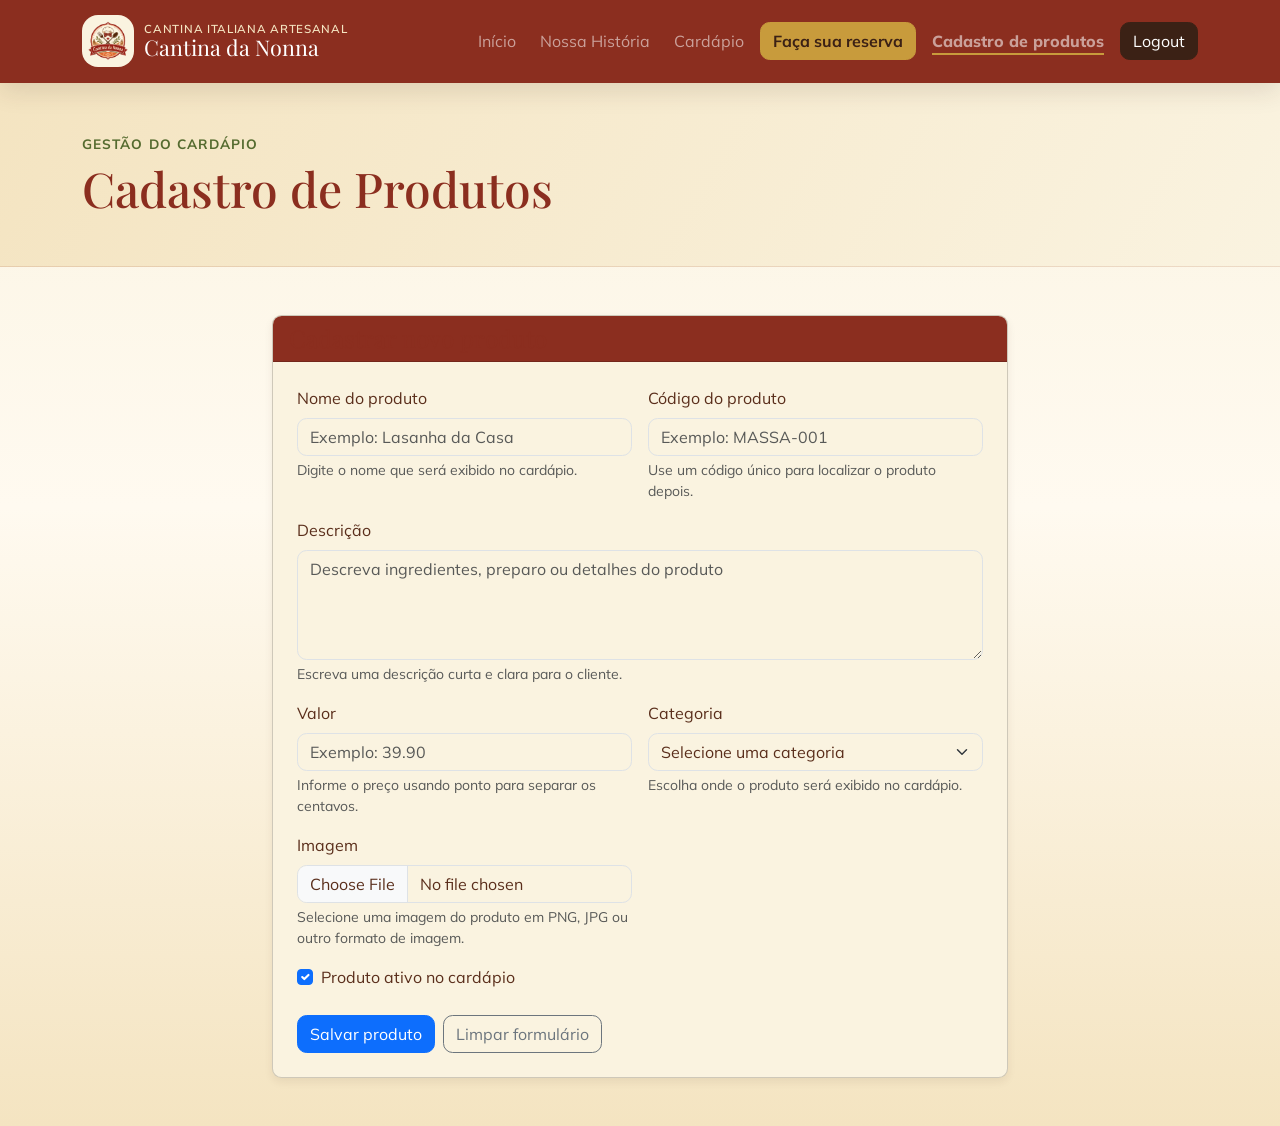
==== nona-front/public/pages/cadastro-produtos.html @ 88b3435b "Organiza projeto full stack Cantina da Nonna" ====
<!DOCTYPE html>
<html lang="pt-BR">
  <!-- A tag <head> reúne informações da página que não aparecem diretamente no conteúdo (título da aba, ícones, arquivos de estilo). -->
  <head>
    <!-- <meta charset> define a codificação de caracteres, permitindo acentos e caracteres especiais do português. -->
    <meta charset="UTF-8">

    <!-- <meta name="viewport"> faz a página se adaptar corretamente a celulares, tablets e computadores. -->
    <meta name="viewport" content="width=device-width, initial-scale=1">

    <!-- Ícone exibido na aba do navegador. -->
    <link rel="icon" type="image/png" href="../favicon/favicon.png">

    <!-- Bootstrap CSS: biblioteca externa com o grid, os componentes prontos
         (navbar, cards, botões, formulários) e os utilitários responsivos
         que agora sustentam todo o layout do site. -->
    <link href="https://cdn.jsdelivr.net/npm/bootstrap@5.3.8/dist/css/bootstrap.min.css" rel="stylesheet" integrity="sha384-sRIl4kxILFvY47J16cr9ZwB07vP4J8+LH7qKQnuqkuIAvNWLzeN8tE5YBujZqJLB" crossorigin="anonymous">

    <!-- Fontes do Google Fonts: uma serifada para títulos (Playfair Display)
         e uma sem serifa para textos (Mulish), substituindo a fonte antiga. -->
    <link rel="preconnect" href="https://fonts.googleapis.com">
    <link rel="preconnect" href="https://fonts.gstatic.com" crossorigin>
    <link href="https://fonts.googleapis.com/css2?family=Playfair+Display:wght@600;700;800&family=Mulish:wght@400;600;700&display=swap" rel="stylesheet">

    <!-- Variables CSS: cofre com as cores e fontes da marca, e também onde
         essas cores são ensinadas ao Bootstrap (variáveis --bs-...). -->
    <link rel="stylesheet" href="../css/variables.css">
    <!-- Theme CSS: apenas os toques exclusivos da identidade da Cantina que
         o Bootstrap não tem pronto (navbar de marca, cards de produto,
         mapa do rodapé, etc). -->
    <link rel="stylesheet" href="../css/theme.css">

    <!-- <title> define o texto exibido na aba do navegador. -->
    <title>Cadastro de Produtos - Cantina da Nonna</title>
  </head>

  <body>
    <!--
      CABEÇALHO E MENU (NAVBAR) DO SITE
      Este bloco se repete em todas as páginas. Usa o componente "navbar"
      pronto do Bootstrap: ele já resolve sozinho o menu recolhido (hambúrguer)
      no celular através do atributo data-bs-toggle="collapse" no botão abaixo.
      No futuro, quando o back-end existir, este trecho pode virar um
      "component"/"partial" reaproveitável (ex.: um include de template),
      em vez de ficar copiado manualmente em cada página HTML.
    -->
    <header>
      <nav class="navbar navbar-expand-lg navbar-dark sticky-top shadow" data-bs-theme="dark">
        <!-- .container centraliza o conteúdo da navbar e aplica a mesma
             largura máxima usada no restante do site. -->
        <div class="container">
          <!-- navbar-brand: link especial do Bootstrap para a marca do site (logotipo + nome). -->
          <a class="navbar-brand d-flex align-items-center" href="../index.html">
            <img class="marca-logo" src="../images/logo/cantina-da-nonna-logo.png" alt="Logotipo da Cantina da Nonna">
            <span class="marca-texto">
              <span class="marca-detalhe d-block">Cantina italiana artesanal</span>
              Cantina da Nonna
            </span>
          </a>

          <!-- Botão do menu hambúrguer: o próprio Bootstrap mostra e esconde o
               menu abaixo dele quando a tela é pequena (não precisamos mais de
               JavaScript próprio para isso). -->
          <button class="navbar-toggler" type="button" data-bs-toggle="collapse" data-bs-target="#menuPrincipal" aria-controls="menuPrincipal" aria-expanded="false" aria-label="Alternar navegação">
            <span class="navbar-toggler-icon"></span>
          </button>

          <!-- Área do menu que recolhe no celular e aparece inteira no computador. -->
          <div class="collapse navbar-collapse" id="menuPrincipal">
            <ul class="navbar-nav ms-lg-auto align-items-lg-center gap-lg-2 py-2 py-lg-0">
          <li class="nav-item">
            <a class="nav-link" href="../index.html">Início</a>
          </li>

          <li class="nav-item">
            <a class="nav-link" href="nossa-historia.html">Nossa História</a>
          </li>

          <li class="nav-item">
            <a class="nav-link" href="cardapio.html">Cardápio</a>
          </li>

          <li class="nav-item">
            <a class="btn btn-cta-reserva" href="reserva.html">Faça sua reserva</a>
          </li>

          <!-- Link da área administrativa: cadastro de produtos do cardápio. -->
          <li class="nav-item">
            <a class="nav-link" href="cadastro-produtos.html" aria-current="page">Cadastro de produtos</a>
          </li>

          <!-- Botão de logout: hoje não faz nada (href="#") porque ainda não existe
               back-end com login. Quando o back-end existir, este link deve chamar a
               rota de logout (ex: POST /api/logout) e redirecionar para a tela de login. -->
          <li class="nav-item">
            <a class="btn btn-cta-logout" href="#">Logout</a>
          </li>
            </ul>
          </div>
        </div>
      </nav>
    </header>

    <!-- <main> define o conteúdo principal da página administrativa. -->
    <main>
      <!-- HERO da área administrativa. -->
      <section class="pagina-hero py-5 mb-5">
        <div class="container text-center text-lg-start">
          <p class="texto-destaque-superior">Gestão do cardápio</p>
          <h1 class="mb-0">Cadastro de Produtos</h1>
        </div>
      </section>

      <div class="container pb-5">
        <section class="row justify-content-center">
          <div class="col-12 col-lg-8">
            <!-- Card Bootstrap que envolve todo o formulário de cadastro. -->
            <div class="card card-formulario shadow-sm">
              <div class="card-header">
                <h2 class="h4 mb-0">Cadastrar novo produto</h2>
              </div>

              <div class="card-body p-4">
                <!--
                  ATENÇÃO - PONTO DE EXPANSÃO FUTURA (back-end + banco de dados)
                  Hoje este formulário não salva nada de verdade: o
                  action="#" é só um espaço reservado. Quando o back-end
                  existir, o plano é:
                    1) Trocar para action="/api/produtos" method="post";
                    2) O back-end recebe estes mesmos campos (nome-produto,
                       codigo-produto, descricao-produto, valor-produto,
                       imagem-produto, categoria-produto, produto-ativo);
                    3) Ele valida os dados e grava um novo registro na
                       tabela "produtos" do banco de dados;
                    4) A imagem enviada pode ser guardada em um serviço de
                       arquivos (ex.: pasta do servidor ou serviço de nuvem)
                       e o caminho dela salvo junto no banco.
                  Por isso os "name" de cada campo já seguem um padrão
                  claro: são eles que o back-end vai receber prontos.
                -->
                <form action="#" method="post" enctype="multipart/form-data">
                  <!-- Row Bootstrap: organiza os campos em colunas responsivas. -->
                  <div class="row g-3">
                    <!-- Campo nome do produto. -->
                    <div class="col-12 col-md-6">
                      <label for="nome-produto" class="form-label">Nome do produto</label>
                      <input type="text" class="form-control" id="nome-produto" name="nome-produto" placeholder="Exemplo: Lasanha da Casa" aria-describedby="nomeProdutoAjuda" required>
                      <div id="nomeProdutoAjuda" class="form-text">Digite o nome que será exibido no cardápio.</div>
                    </div>

                    <!-- Campo código do produto, para identificação interna (ex.: no futuro, chave única no banco de dados). -->
                    <div class="col-12 col-md-6">
                      <label for="codigo-produto" class="form-label">Código do produto</label>
                      <input type="text" class="form-control" id="codigo-produto" name="codigo-produto" placeholder="Exemplo: MASSA-001" aria-describedby="codigoProdutoAjuda" required>
                      <div id="codigoProdutoAjuda" class="form-text">Use um código único para localizar o produto depois.</div>
                    </div>

                    <!-- Campo descrição usando textarea do Bootstrap. -->
                    <div class="col-12">
                      <label for="descricao-produto" class="form-label">Descrição</label>
                      <textarea class="form-control" id="descricao-produto" name="descricao-produto" rows="4" placeholder="Descreva ingredientes, preparo ou detalhes do produto" aria-describedby="descricaoProdutoAjuda" required></textarea>
                      <div id="descricaoProdutoAjuda" class="form-text">Escreva uma descrição curta e clara para o cliente.</div>
                    </div>

                    <!-- Campo valor com tipo number para aceitar valores numéricos. -->
                    <div class="col-12 col-md-6">
                      <label for="valor-produto" class="form-label">Valor</label>
                      <input type="number" class="form-control" id="valor-produto" name="valor-produto" min="0" step="0.01" placeholder="Exemplo: 39.90" aria-describedby="valorProdutoAjuda" required>
                      <div id="valorProdutoAjuda" class="form-text">Informe o preço usando ponto para separar os centavos.</div>
                    </div>

                    <!-- Campo categoria usando o componente select do Bootstrap. -->
                    <div class="col-12 col-md-6">
                      <label for="categoria-produto" class="form-label">Categoria</label>
                      <select class="form-select" id="categoria-produto" name="categoria-produto" aria-label="Selecione a categoria do produto" aria-describedby="categoriaProdutoAjuda" required>
                        <option selected disabled value="">Selecione uma categoria</option>
                        <option value="entradas">Entradas</option>
                        <option value="massas">Massas</option>
                        <option value="pizzas">Pizzas</option>
                        <option value="sobremesas">Sobremesas</option>
                        <option value="bebidas">Bebidas</option>
                      </select>
                      <div id="categoriaProdutoAjuda" class="form-text">Escolha onde o produto será exibido no cardápio.</div>
                    </div>

                    <!-- Campo imagem com input file do Bootstrap. -->
                    <div class="col-12 col-md-6">
                      <label for="imagem-produto" class="form-label">Imagem</label>
                      <input type="file" class="form-control" id="imagem-produto" name="imagem-produto" accept="image/*" aria-describedby="imagemProdutoAjuda">
                      <div id="imagemProdutoAjuda" class="form-text">Selecione uma imagem do produto em PNG, JPG ou outro formato de imagem.</div>
                    </div>

                    <!-- Checkbox para indicar se o produto aparece ativo no cardápio. -->
                    <div class="col-12">
                      <div class="form-check">
                        <input class="form-check-input" type="checkbox" id="produto-ativo" name="produto-ativo" checked>
                        <label class="form-check-label" for="produto-ativo">Produto ativo no cardápio</label>
                      </div>
                    </div>
                  </div>

                  <!-- Área de ações do formulário com botões Bootstrap. -->
                  <div class="d-flex flex-wrap gap-2 mt-4">
                    <button type="submit" class="btn btn-primary">Salvar produto</button>
                    <button type="reset" class="btn btn-outline-secondary">Limpar formulário</button>
                  </div>
                </form>
              </div>
            </div>
          </div>
        </section>
      </div>
    </main>

    <!-- Página administrativa: por enquanto não tem rodapé com mapa, pois será
         integrada a um painel (dashboard) próprio quando o back-end existir. -->
    <!-- Bootstrap JS Bundle: liga o funcionamento da navbar (menu recolhido). -->
    <script src="https://cdn.jsdelivr.net/npm/bootstrap@5.3.8/dist/js/bootstrap.bundle.min.js" integrity="sha384-FKyoEForCGlyvwx9Hj09JcYn3nv7wiPVlz7YYwJrWVcXK/BmnVDxM+D2scQbITxI" crossorigin="anonymous"></script>

    <!-- Arquivo JavaScript local com pequenos ajustes do menu e o ponto de
         partida para futuras integrações com o back-end. -->
    <script src="../js/site.js"></script>
  </body>
</html>
---- nona-front/public/css/variables.css ----
/*
  VARIABLES.CSS
  ---------------------------------------------------------------------------
  Este arquivo é o "cofre de cores e fontes" do site. Em vez de escrever a
  mesma cor várias vezes em vários arquivos, guardamos ela aqui, com um nome,
  e usamos esse nome (uma "variável CSS") em qualquer lugar do site.
  Vantagem: se um dia quiser trocar o vinho por outro tom, muda em um único
  lugar e o site inteiro se atualiza sozinho.

  A partir desta etapa, o site usa o Bootstrap como base de tudo (grid,
  botões, formulários, navbar, cards). Por isso, além de guardar as CORES
  DA MARCA, este arquivo também "ensina" essas cores para o Bootstrap,
  sobrescrevendo as variáveis que ele já usa internamente
  (as que começam com --bs-). Assim, uma classe pronta do Bootstrap como
  "btn-primary" ou "text-primary" já nasce na cor vinho da Cantina, sem
  precisarmos escrever nenhum CSS extra para isso.
*/

:root {
  /* ----------------------------------------------------------------------
     1) PALETA DE CORES DA MARCA
     Nomes em português para ficar fácil de lembrar qual cor é qual.
     ---------------------------------------------------------------------- */
  --vinho: #8B2E1F;
  --terracota: #C65A1E;
  --laranja: #E8751A;
  --creme: #F4E4C1;
  --creme-claro: #FAF3E0;
  --marrom: #5A2E1B;
  --madeira: #3B2115;
  --dourado: #C89B3C;
  --verde-manjericao: #556B2F;

  /* Apelidos "profissionais": deixam o significado de cada cor mais claro
     (qual é a cor principal, qual é a de destaque, etc.), sem duplicar o
     valor da cor em si. */
  --color-primary: var(--vinho);
  --color-secondary: var(--dourado);
  --color-accent: var(--terracota);
  --color-accent-hover: var(--laranja);
  --color-text: var(--marrom);
  --color-dark: var(--madeira);
  --color-light: #FFFFFF;
  --color-background: var(--creme-claro);

  /* ----------------------------------------------------------------------
     2) TIPOGRAFIA
     Trocamos a fonte antiga (Verdana) por uma dupla mais atual:
     - uma fonte "serifada" com personalidade para títulos (dá ares de
       cantina italiana tradicional);
     - uma fonte "sem serifa" limpa para textos corridos (fácil de ler em
       qualquer tamanho de tela).
     As duas são carregadas via Google Fonts no <head> de cada página.
     ---------------------------------------------------------------------- */
  --fonte-titulos: "Playfair Display", Georgia, "Times New Roman", serif;
  --fonte-padrao: "Mulish", "Segoe UI", Roboto, Arial, sans-serif;
  --fonte-cabecalho: var(--fonte-titulos);
  --fonte-menu: var(--fonte-padrao);
  --fonte-tabela: var(--fonte-padrao);
  --fonte-rodape: var(--fonte-padrao);
  --font-primary: var(--fonte-padrao);

  /* ----------------------------------------------------------------------
     3) MEDIDAS REUTILIZADAS
     ---------------------------------------------------------------------- */
  --tamanho-logo: 52px;
  --tamanho-imagem-produto: 82px;
  --altura-mapa-rodape: 260px;

  /* ----------------------------------------------------------------------
     4) "ENSINANDO" AS CORES DA MARCA PARA O BOOTSTRAP
     O Bootstrap usa variáveis próprias (prefixo --bs-) para pintar botões,
     links, bordas, fundos, etc. Sobrescrevendo elas aqui, qualquer classe
     pronta do Bootstrap (ex: .btn-primary, .text-secondary, .bg-dark)
     já sai com a identidade visual da Cantina da Nonna.
     ---------------------------------------------------------------------- */
  --bs-primary: var(--color-primary);
  --bs-primary-rgb: 139, 46, 31;
  --bs-secondary: var(--color-secondary);
  --bs-secondary-rgb: 200, 155, 60;
  --bs-success: var(--verde-manjericao);
  --bs-danger: #A32A2A;
  --bs-warning: var(--laranja);
  --bs-dark: var(--color-dark);
  --bs-dark-rgb: 59, 33, 21;
  --bs-light: var(--creme-claro);

  --bs-body-bg: var(--color-background);
  --bs-body-color: var(--color-text);
  --bs-body-font-family: var(--fonte-padrao);
  --bs-heading-color: var(--color-primary);
  --bs-link-color: var(--color-accent);
  --bs-link-hover-color: var(--color-accent-hover);
  --bs-emphasis-color: var(--color-primary);

  /* Deixa os cantos do site mais arredondados (visual "moderno"), incluindo
     cards, botões, inputs, badges e modais do Bootstrap. */
  --bs-border-radius: 0.6rem;
  --bs-border-radius-sm: 0.4rem;
  --bs-border-radius-lg: 1rem;
  --bs-border-radius-xl: 1.4rem;
  --bs-border-radius-2xl: 2rem;
  --bs-border-radius-pill: 50rem;

  /* Sombras um pouco mais suaves e quentes, ao invés do preto puro padrão. */
  --bs-box-shadow: 0 0.5rem 1.5rem rgba(59, 33, 21, 0.12);
  --bs-box-shadow-sm: 0 0.25rem 0.5rem rgba(59, 33, 21, 0.08);
  --bs-box-shadow-lg: 0 1rem 3rem rgba(59, 33, 21, 0.18);

  /* Cor do "anel" de foco (contorno que aparece ao navegar pelo teclado),
     usando o dourado da marca em vez do azul padrão do Bootstrap. */
  --bs-focus-ring-color: rgba(200, 155, 60, 0.5);
}
---- nona-front/public/css/theme.css ----
/*
  THEME.CSS
  ---------------------------------------------------------------------------
  Este arquivo guarda SOMENTE o que o Bootstrap não resolve sozinho: os
  toques exclusivos da identidade visual da Cantina da Nonna (fundo com
  gradiente quente, navbar com o logotipo, cards de produto com efeito ao
  passar o mouse, o "balão" do preço, o mapa do rodapé, etc).

  Tudo que é estrutura (grid, colunas, espaçamento, alinhar itens lado a
  lado, esconder/mostrar em telas pequenas) já vem pronto do Bootstrap e é
  usado direto no HTML através de classes como "container", "row", "col-6",
  "d-flex", "gap-3", "py-4", etc. Por isso este arquivo é bem mais curto do
  que os antigos components.css + layout.css juntos.
*/

/* ---------------------------------------------------------------------
   BASE DA PÁGINA
   ------------------------------------------------------------------- */

/* Deixa a rolagem suave quando um link aponta para uma âncora (#) da
   própria página, por exemplo o clique no logotipo do rodapé. */
html {
  scroll-behavior: smooth;
}

/* Fundo com um gradiente sutil, do creme claro ao creme mais forte, para dar
   um ar mais aconchegante do que uma cor lisa. */
body {
  background-image: linear-gradient(180deg, var(--creme-claro) 0%, #fffaf0 45%, var(--creme) 100%);
  min-height: 100vh;
}

/* Títulos usam a fonte serifada da marca. O Bootstrap já define o peso e a
   cor (--bs-heading-color), então só precisamos trocar a fonte aqui. */
h1, h2, h3, h4, h5, h6 {
  font-family: var(--fonte-titulos);
}

/* Destaca palavras em negrito com o verde-manjericão da marca. */
strong {
  color: var(--verde-manjericao);
}

/* Destaca palavras em itálico com o vinho da marca. */
em {
  color: var(--color-primary);
  font-style: italic;
}

/* Pequeno texto em caixa alta usado como "olho" (eyebrow) acima de um
   título, por exemplo "Cantina italiana artesanal" antes de um H1. */
.texto-destaque-superior {
  display: inline-block;
  margin-bottom: 6px;
  color: var(--verde-manjericao);
  font-weight: 700;
  font-size: 0.85rem;
  letter-spacing: 0.08em;
  text-transform: uppercase;
}

/* ---------------------------------------------------------------------
   NAVBAR (MENU SUPERIOR)
   O HTML usa o componente "navbar" pronto do Bootstrap. Aqui só ajustamos
   a marca (logotipo + nome) e o botão de destaque "Faça sua reserva".
   ------------------------------------------------------------------- */

.navbar {
  background-color: var(--color-primary);
  padding-top: 0.65rem;
  padding-bottom: 0.65rem;
}

/* Junta o logotipo e o nome da cantina dentro do link de marca do Bootstrap. */
.navbar-brand {
  gap: 0.65rem;
}

.marca-logo {
  width: var(--tamanho-logo);
  height: var(--tamanho-logo);
  object-fit: contain;
  border-radius: var(--bs-border-radius-lg);
  background: var(--creme-claro);
  padding: 4px;
}

.marca-texto {
  font-family: var(--fonte-titulos);
  font-size: 1.35rem;
  line-height: 1.1;
}

.marca-detalhe {
  font-family: var(--fonte-padrao);
  font-size: 0.72rem;
  font-weight: 600;
  letter-spacing: 0.06em;
  text-transform: uppercase;
  color: var(--creme);
}

/* Marca com destaque em negrito o link da página em que o visitante está. */
.navbar-nav .nav-link[aria-current="page"] {
  font-weight: 800;
  text-decoration: underline;
  text-decoration-color: var(--color-secondary);
  text-decoration-thickness: 2px;
  text-underline-offset: 6px;
}

/* Botão de destaque "Faça sua reserva" dentro do menu, com o dourado da
   marca chamando atenção sobre o fundo vinho da navbar. */
.btn-cta-reserva {
  background-color: var(--color-secondary);
  border-color: var(--color-secondary);
  color: var(--color-dark);
  font-weight: 700;
  white-space: nowrap;
}

.btn-cta-reserva:hover,
.btn-cta-reserva:focus {
  background-color: var(--color-accent-hover);
  border-color: var(--color-accent-hover);
  color: white;
}

/* Botão de logout do painel administrativo (usado só na área de cadastro). */
.btn-cta-logout {
  background-color: var(--color-dark);
  border-color: var(--color-dark);
  color: white;
}

.btn-cta-logout:hover,
.btn-cta-logout:focus {
  background-color: var(--color-accent-hover);
  border-color: var(--color-accent-hover);
  color: white;
}

/* ---------------------------------------------------------------------
   HERO (FAIXA DE ABERTURA DE CADA PÁGINA)
   ------------------------------------------------------------------- */

.pagina-hero {
  background: linear-gradient(120deg, var(--creme) 0%, var(--creme-claro) 100%);
  border-bottom: 1px solid rgba(139, 46, 31, 0.12);
}

.pagina-hero h1 {
  font-size: clamp(2rem, 4vw, 3rem);
}

/* Hero especial da página inicial, mais alto e com o logotipo grande. */
.hero-inicio {
  background: radial-gradient(circle at top left, rgba(200, 155, 60, 0.18), transparent 55%), linear-gradient(120deg, var(--creme) 0%, var(--creme-claro) 100%);
  border-bottom: 1px solid rgba(139, 46, 31, 0.12);
}

.hero-inicio .logotipo-hero {
  width: 150px;
  height: 150px;
  object-fit: contain;
  border-radius: var(--bs-border-radius-2xl);
  background: var(--color-light);
  box-shadow: var(--bs-box-shadow);
  padding: 10px;
}

/* ---------------------------------------------------------------------
   CARDS DE PRODUTO (destaques da home + cardápio completo)
   ------------------------------------------------------------------- */

.card-produto {
  overflow: hidden;
  transition: transform 0.25s ease, box-shadow 0.25s ease;
}

.card-produto:hover,
.card-produto:focus-within {
  transform: translateY(-4px);
  box-shadow: var(--bs-box-shadow-lg);
}

.card-produto .produto-imagem-area {
  display: flex;
  align-items: center;
  justify-content: center;
  height: 190px;
  background: var(--creme-claro);
  border-bottom: 1px solid var(--creme);
}

.card-produto .produto-imagem-area img {
  max-height: 160px;
  object-fit: contain;
  padding: 12px;
}

/* "Balão" arredondado com o preço do produto. */
.badge-preco {
  background-color: var(--color-accent);
  color: white;
  font-size: 0.8rem;
  font-weight: 700;
  white-space: nowrap;
}

/* Badge com a quantidade de itens de cada categoria do cardápio. */
.badge-categoria {
  background-color: var(--color-secondary);
  color: var(--color-dark);
  font-size: 0.8rem;
}

/* ---------------------------------------------------------------------
   IMAGEM TEMÁTICA (usada na página Nossa História)
   ------------------------------------------------------------------- */

.imagem-tematica {
  border: 3px solid var(--color-secondary);
  border-radius: var(--bs-border-radius-lg);
  box-shadow: var(--bs-box-shadow);
}

/* ---------------------------------------------------------------------
   FORMULÁRIOS (reserva e cadastro de produtos)
   ------------------------------------------------------------------- */

/* Card que envolve qualquer formulário do site, com uma faixa colorida no
   topo para reforçar a identidade da marca. */
.card-formulario .card-header {
  background-color: var(--color-primary);
  color: white;
}

/* ---------------------------------------------------------------------
   RODAPÉ
   ------------------------------------------------------------------- */

footer {
  background-color: var(--color-dark);
  color: var(--creme-claro);
}

footer h2 {
  color: var(--color-secondary);
  font-size: 1.2rem;
}

footer a {
  color: var(--creme-claro);
}

footer a:hover,
footer a:focus {
  color: var(--color-secondary);
}

/* Caixa onde o Leaflet desenha o minimapa do rodapé. */
.mapa-rodape {
  width: 100%;
  min-height: var(--altura-mapa-rodape);
  border: 3px solid var(--color-secondary);
  border-radius: var(--bs-border-radius-lg);
  background: var(--creme);
  overflow: hidden;
  cursor: pointer;
}

/* Links exibidos dentro do balão (popup) do marcador do Leaflet. */
.link-popup-mapa {
  color: var(--color-primary);
  font-weight: bold;
}
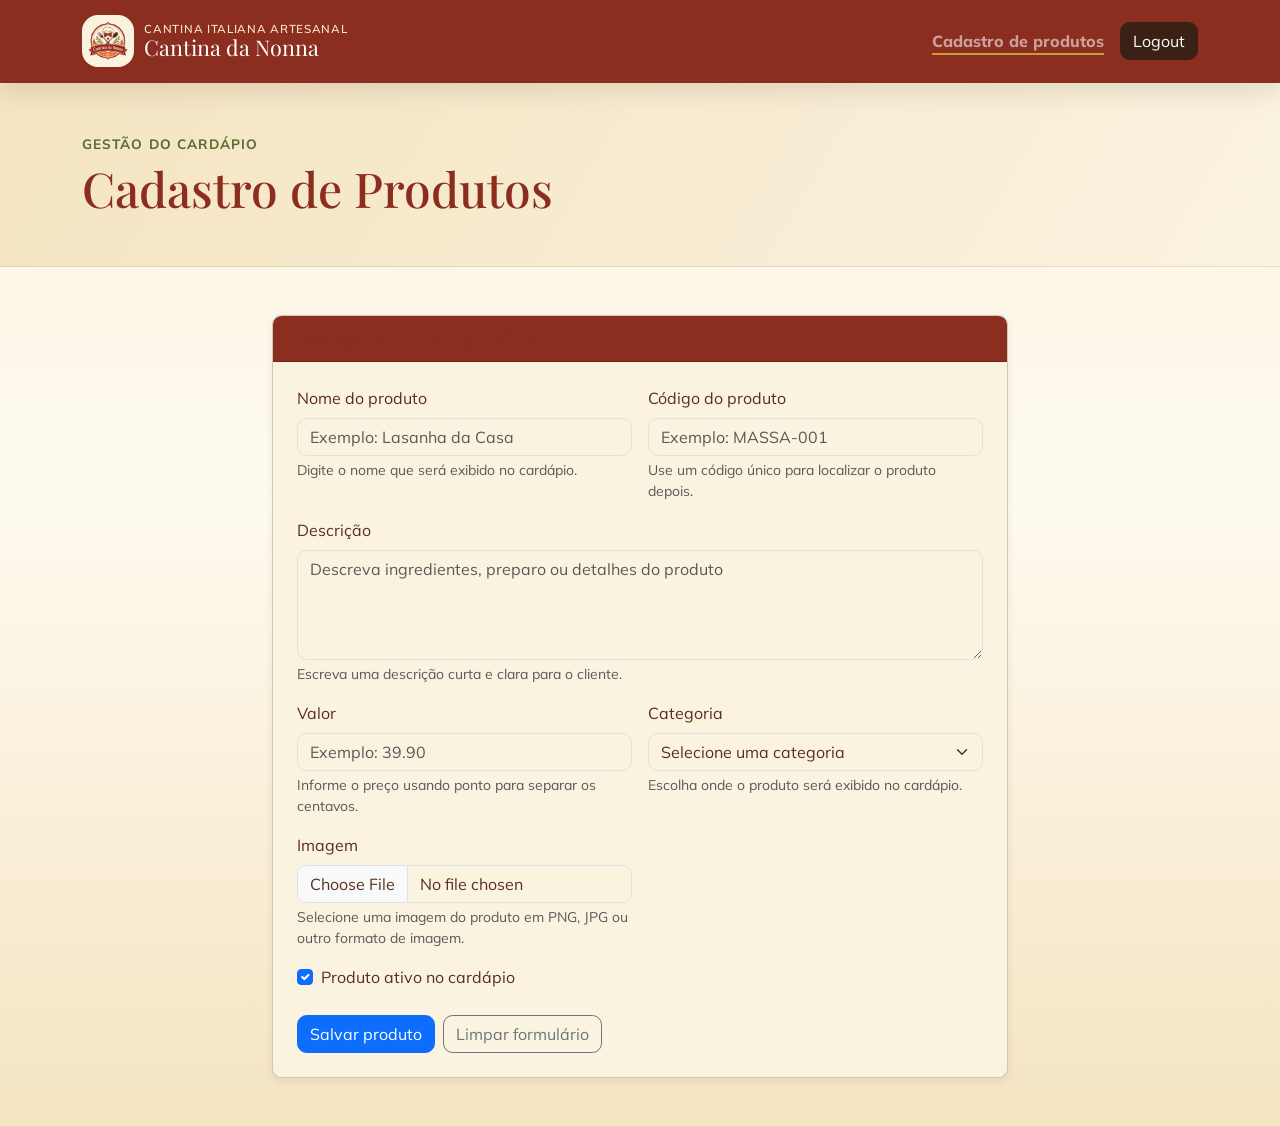
==== commit a6723d4c: "refactor: limpa residuos de rotas e documentacao" ====
--- a/nona-front/public/pages/cadastro-produtos.html
+++ b/nona-front/public/pages/cadastro-produtos.html
@@ -1,56 +1,45 @@
 <!DOCTYPE html>
 <html lang="pt-BR">
-  <!-- A tag <head> reúne informações da página que não aparecem diretamente no conteúdo (título da aba, ícones, arquivos de estilo). -->
+  <!-- O <head> guarda configurações da página: codificação, responsividade, ícone, fontes e estilos. -->
   <head>
-    <!-- <meta charset> define a codificação de caracteres, permitindo acentos e caracteres especiais do português. -->
+    <!-- UTF-8 mantém acentos e símbolos do português funcionando corretamente. -->
     <meta charset="UTF-8">
 
-    <!-- <meta name="viewport"> faz a página se adaptar corretamente a celulares, tablets e computadores. -->
+    <!-- Viewport orienta o navegador a adaptar o layout em celulares, tablets e computadores. -->
     <meta name="viewport" content="width=device-width, initial-scale=1">
 
-    <!-- Ícone exibido na aba do navegador. -->
+    <!-- Favicon exibido na aba do navegador. -->
     <link rel="icon" type="image/png" href="../favicon/favicon.png">
 
-    <!-- Bootstrap CSS: biblioteca externa com o grid, os componentes prontos
-         (navbar, cards, botões, formulários) e os utilitários responsivos
-         que agora sustentam todo o layout do site. -->
+    <!-- Bootstrap CSS entrega o grid, a navbar, cards, botões, formulários e utilitários responsivos usados no layout. -->
     <link href="https://cdn.jsdelivr.net/npm/bootstrap@5.3.8/dist/css/bootstrap.min.css" rel="stylesheet" integrity="sha384-sRIl4kxILFvY47J16cr9ZwB07vP4J8+LH7qKQnuqkuIAvNWLzeN8tE5YBujZqJLB" crossorigin="anonymous">
 
-    <!-- Fontes do Google Fonts: uma serifada para títulos (Playfair Display)
-         e uma sem serifa para textos (Mulish), substituindo a fonte antiga. -->
+    <!-- Google Fonts carrega uma fonte com personalidade para títulos e outra mais limpa para leitura. -->
     <link rel="preconnect" href="https://fonts.googleapis.com">
     <link rel="preconnect" href="https://fonts.gstatic.com" crossorigin>
     <link href="https://fonts.googleapis.com/css2?family=Playfair+Display:wght@600;700;800&family=Mulish:wght@400;600;700&display=swap" rel="stylesheet">
 
-    <!-- Variables CSS: cofre com as cores e fontes da marca, e também onde
-         essas cores são ensinadas ao Bootstrap (variáveis --bs-...). -->
+    <!-- variables.css concentra cores, fontes e ajustes globais que também alimentam o Bootstrap. -->
     <link rel="stylesheet" href="../css/variables.css">
-    <!-- Theme CSS: apenas os toques exclusivos da identidade da Cantina que
-         o Bootstrap não tem pronto (navbar de marca, cards de produto,
-         mapa do rodapé, etc). -->
+    <!-- theme.css guarda os detalhes visuais próprios da Cantina que não vêm prontos no Bootstrap. -->
     <link rel="stylesheet" href="../css/theme.css">
 
-    <!-- <title> define o texto exibido na aba do navegador. -->
+    <!-- Título exibido na aba do navegador. -->
     <title>Cadastro de Produtos - Cantina da Nonna</title>
   </head>
 
   <body>
     <!--
-      CABEÇALHO E MENU (NAVBAR) DO SITE
-      Este bloco se repete em todas as páginas. Usa o componente "navbar"
-      pronto do Bootstrap: ele já resolve sozinho o menu recolhido (hambúrguer)
-      no celular através do atributo data-bs-toggle="collapse" no botão abaixo.
-      No futuro, quando o back-end existir, este trecho pode virar um
-      "component"/"partial" reaproveitável (ex.: um include de template),
-      em vez de ficar copiado manualmente em cada página HTML.
+      Cabeçalho e navegação administrativa.
+      O Bootstrap controla o menu recolhido no celular; quando o projeto ganhar templates,
+      este bloco deve virar um trecho reutilizável para evitar cópia entre páginas.
     -->
     <header>
       <nav class="navbar navbar-expand-lg navbar-dark sticky-top shadow" data-bs-theme="dark">
-        <!-- .container centraliza o conteúdo da navbar e aplica a mesma
-             largura máxima usada no restante do site. -->
+        <!-- container mantém a navbar alinhada com a largura das demais seções. -->
         <div class="container">
-          <!-- navbar-brand: link especial do Bootstrap para a marca do site (logotipo + nome). -->
-          <a class="navbar-brand d-flex align-items-center" href="../index.html">
+          <!-- Link de marca da navbar administrativa: junta logotipo, subtitulo e nome da cantina. -->
+          <a class="navbar-brand d-flex align-items-center" href="cadastro-produtos.html">
             <img class="marca-logo" src="../images/logo/cantina-da-nonna-logo.png" alt="Logotipo da Cantina da Nonna">
             <span class="marca-texto">
               <span class="marca-detalhe d-block">Cantina italiana artesanal</span>
@@ -58,52 +47,32 @@
             </span>
           </a>
 
-          <!-- Botão do menu hambúrguer: o próprio Bootstrap mostra e esconde o
-               menu abaixo dele quando a tela é pequena (não precisamos mais de
-               JavaScript próprio para isso). -->
+          <!-- Botão hambúrguer: o Bootstrap abre e fecha este menu automaticamente em telas pequenas. -->
           <button class="navbar-toggler" type="button" data-bs-toggle="collapse" data-bs-target="#menuPrincipal" aria-controls="menuPrincipal" aria-expanded="false" aria-label="Alternar navegação">
             <span class="navbar-toggler-icon"></span>
           </button>
 
-          <!-- Área do menu que recolhe no celular e aparece inteira no computador. -->
+          <!-- Menu principal: recolhe no celular e fica expandido em telas maiores. -->
           <div class="collapse navbar-collapse" id="menuPrincipal">
             <ul class="navbar-nav ms-lg-auto align-items-lg-center gap-lg-2 py-2 py-lg-0">
-          <li class="nav-item">
-            <a class="nav-link" href="../index.html">Início</a>
-          </li>
+              <!-- Link atual da area administrativa; futuras telas do dashboard entram nesta mesma navegacao. -->
+              <li class="nav-item">
+                <a class="nav-link" href="cadastro-produtos.html" aria-current="page">Cadastro de produtos</a>
+              </li>
 
-          <li class="nav-item">
-            <a class="nav-link" href="nossa-historia.html">Nossa História</a>
-          </li>
-
-          <li class="nav-item">
-            <a class="nav-link" href="cardapio.html">Cardápio</a>
-          </li>
-
-          <li class="nav-item">
-            <a class="btn btn-cta-reserva" href="reserva.html">Faça sua reserva</a>
-          </li>
-
-          <!-- Link da área administrativa: cadastro de produtos do cardápio. -->
-          <li class="nav-item">
-            <a class="nav-link" href="cadastro-produtos.html" aria-current="page">Cadastro de produtos</a>
-          </li>
-
-          <!-- Botão de logout: hoje não faz nada (href="#") porque ainda não existe
-               back-end com login. Quando o back-end existir, este link deve chamar a
-               rota de logout (ex: POST /api/logout) e redirecionar para a tela de login. -->
-          <li class="nav-item">
-            <a class="btn btn-cta-logout" href="#">Logout</a>
-          </li>
+              <!-- Logout ainda e visual; quando houver autenticacao, este botao chamara a rota de saida do back-end. -->
+              <li class="nav-item">
+                <a class="btn btn-cta-logout" href="#">Logout</a>
+              </li>
             </ul>
           </div>
         </div>
       </nav>
     </header>
 
-    <!-- <main> define o conteúdo principal da página administrativa. -->
+    <!-- O <main> concentra o conteúdo principal da página administrativa. -->
     <main>
-      <!-- HERO da área administrativa. -->
+      <!-- Abertura da tela administrativa, separando visualmente gestão e páginas públicas. -->
       <section class="pagina-hero py-5 mb-5">
         <div class="container text-center text-lg-start">
           <p class="texto-destaque-superior">Gestão do cardápio</p>
@@ -114,7 +83,7 @@
       <div class="container pb-5">
         <section class="row justify-content-center">
           <div class="col-12 col-lg-8">
-            <!-- Card Bootstrap que envolve todo o formulário de cadastro. -->
+            <!-- Card que organiza o formulário administrativo com o mesmo padrão visual do site. -->
             <div class="card card-formulario shadow-sm">
               <div class="card-header">
                 <h2 class="h4 mb-0">Cadastrar novo produto</h2>
@@ -122,54 +91,42 @@
 
               <div class="card-body p-4">
                 <!--
-                  ATENÇÃO - PONTO DE EXPANSÃO FUTURA (back-end + banco de dados)
-                  Hoje este formulário não salva nada de verdade: o
-                  action="#" é só um espaço reservado. Quando o back-end
-                  existir, o plano é:
-                    1) Trocar para action="/api/produtos" method="post";
-                    2) O back-end recebe estes mesmos campos (nome-produto,
-                       codigo-produto, descricao-produto, valor-produto,
-                       imagem-produto, categoria-produto, produto-ativo);
-                    3) Ele valida os dados e grava um novo registro na
-                       tabela "produtos" do banco de dados;
-                    4) A imagem enviada pode ser guardada em um serviço de
-                       arquivos (ex.: pasta do servidor ou serviço de nuvem)
-                       e o caminho dela salvo junto no banco.
-                  Por isso os "name" de cada campo já seguem um padrão
-                  claro: são eles que o back-end vai receber prontos.
+                  Formulário administrativo ainda sem persistência.
+                  Os atributos name já foram pensados para a futura API de produtos; quando o back-end estiver pronto,
+                  a rota deverá validar os campos, salvar o produto na tabela produtos e guardar apenas o caminho da imagem.
                 -->
                 <form action="#" method="post" enctype="multipart/form-data">
-                  <!-- Row Bootstrap: organiza os campos em colunas responsivas. -->
+                  <!-- Grid do formulário administrativo: campos lado a lado em telas médias e empilhados no celular. -->
                   <div class="row g-3">
-                    <!-- Campo nome do produto. -->
+                    <!-- Nome público do produto no cardápio. -->
                     <div class="col-12 col-md-6">
                       <label for="nome-produto" class="form-label">Nome do produto</label>
                       <input type="text" class="form-control" id="nome-produto" name="nome-produto" placeholder="Exemplo: Lasanha da Casa" aria-describedby="nomeProdutoAjuda" required>
                       <div id="nomeProdutoAjuda" class="form-text">Digite o nome que será exibido no cardápio.</div>
                     </div>
 
-                    <!-- Campo código do produto, para identificação interna (ex.: no futuro, chave única no banco de dados). -->
+                    <!-- Código interno que deve ser único quando a tela estiver integrada ao banco. -->
                     <div class="col-12 col-md-6">
                       <label for="codigo-produto" class="form-label">Código do produto</label>
                       <input type="text" class="form-control" id="codigo-produto" name="codigo-produto" placeholder="Exemplo: MASSA-001" aria-describedby="codigoProdutoAjuda" required>
                       <div id="codigoProdutoAjuda" class="form-text">Use um código único para localizar o produto depois.</div>
                     </div>
 
-                    <!-- Campo descrição usando textarea do Bootstrap. -->
+                    <!-- Descrição usada para ingredientes, preparo ou detalhes do produto. -->
                     <div class="col-12">
                       <label for="descricao-produto" class="form-label">Descrição</label>
                       <textarea class="form-control" id="descricao-produto" name="descricao-produto" rows="4" placeholder="Descreva ingredientes, preparo ou detalhes do produto" aria-describedby="descricaoProdutoAjuda" required></textarea>
                       <div id="descricaoProdutoAjuda" class="form-text">Escreva uma descrição curta e clara para o cliente.</div>
                     </div>
 
-                    <!-- Campo valor com tipo number para aceitar valores numéricos. -->
+                    <!-- Valor numérico do produto, preparado para salvar preço no back-end. -->
                     <div class="col-12 col-md-6">
                       <label for="valor-produto" class="form-label">Valor</label>
                       <input type="number" class="form-control" id="valor-produto" name="valor-produto" min="0" step="0.01" placeholder="Exemplo: 39.90" aria-describedby="valorProdutoAjuda" required>
                       <div id="valorProdutoAjuda" class="form-text">Informe o preço usando ponto para separar os centavos.</div>
                     </div>
 
-                    <!-- Campo categoria usando o componente select do Bootstrap. -->
+                    <!-- Categoria que define onde o produto aparecerá no cardápio. -->
                     <div class="col-12 col-md-6">
                       <label for="categoria-produto" class="form-label">Categoria</label>
                       <select class="form-select" id="categoria-produto" name="categoria-produto" aria-label="Selecione a categoria do produto" aria-describedby="categoriaProdutoAjuda" required>
@@ -183,14 +140,14 @@
                       <div id="categoriaProdutoAjuda" class="form-text">Escolha onde o produto será exibido no cardápio.</div>
                     </div>
 
-                    <!-- Campo imagem com input file do Bootstrap. -->
+                    <!-- Upload visual da imagem; futuramente o back-end salvará o arquivo ou seu caminho. -->
                     <div class="col-12 col-md-6">
                       <label for="imagem-produto" class="form-label">Imagem</label>
                       <input type="file" class="form-control" id="imagem-produto" name="imagem-produto" accept="image/*" aria-describedby="imagemProdutoAjuda">
                       <div id="imagemProdutoAjuda" class="form-text">Selecione uma imagem do produto em PNG, JPG ou outro formato de imagem.</div>
                     </div>
 
-                    <!-- Checkbox para indicar se o produto aparece ativo no cardápio. -->
+                    <!-- Controle visual para mostrar ou esconder o produto do cardápio. -->
                     <div class="col-12">
                       <div class="form-check">
                         <input class="form-check-input" type="checkbox" id="produto-ativo" name="produto-ativo" checked>
@@ -199,7 +156,7 @@
                     </div>
                   </div>
 
-                  <!-- Área de ações do formulário com botões Bootstrap. -->
+                  <!-- Ações do formulário administrativo. -->
                   <div class="d-flex flex-wrap gap-2 mt-4">
                     <button type="submit" class="btn btn-primary">Salvar produto</button>
                     <button type="reset" class="btn btn-outline-secondary">Limpar formulário</button>
@@ -212,13 +169,11 @@
       </div>
     </main>
 
-    <!-- Página administrativa: por enquanto não tem rodapé com mapa, pois será
-         integrada a um painel (dashboard) próprio quando o back-end existir. -->
-    <!-- Bootstrap JS Bundle: liga o funcionamento da navbar (menu recolhido). -->
+    <!-- Tela administrativa sem rodapé público; ela será integrada a um dashboard próprio em uma próxima etapa. -->
+    <!-- Bootstrap JS Bundle ativa o menu recolhido da navbar administrativa. -->
     <script src="https://cdn.jsdelivr.net/npm/bootstrap@5.3.8/dist/js/bootstrap.bundle.min.js" integrity="sha384-FKyoEForCGlyvwx9Hj09JcYn3nv7wiPVlz7YYwJrWVcXK/BmnVDxM+D2scQbITxI" crossorigin="anonymous"></script>
 
-    <!-- Arquivo JavaScript local com pequenos ajustes do menu e o ponto de
-         partida para futuras integrações com o back-end. -->
+    <!-- site.js guarda pequenos comportamentos do menu e pontos de preparação para integração com o back-end. -->
     <script src="../js/site.js"></script>
   </body>
 </html>
--- a/nona-front/public/css/variables.css
+++ b/nona-front/public/css/variables.css
@@ -1,25 +1,19 @@
 /*
-  VARIABLES.CSS
+  variables.css
   ---------------------------------------------------------------------------
-  Este arquivo é o "cofre de cores e fontes" do site. Em vez de escrever a
-  mesma cor várias vezes em vários arquivos, guardamos ela aqui, com um nome,
-  e usamos esse nome (uma "variável CSS") em qualquer lugar do site.
-  Vantagem: se um dia quiser trocar o vinho por outro tom, muda em um único
-  lugar e o site inteiro se atualiza sozinho.
+  Este arquivo é o ponto de partida da identidade visual da Cantina da Nonna.
+  As cores, fontes e medidas ficam centralizadas aqui para que o site inteiro
+  possa evoluir sem espalhar valores repetidos por vários arquivos.
 
-  A partir desta etapa, o site usa o Bootstrap como base de tudo (grid,
-  botões, formulários, navbar, cards). Por isso, além de guardar as CORES
-  DA MARCA, este arquivo também "ensina" essas cores para o Bootstrap,
-  sobrescrevendo as variáveis que ele já usa internamente
-  (as que começam com --bs-). Assim, uma classe pronta do Bootstrap como
-  "btn-primary" ou "text-primary" já nasce na cor vinho da Cantina, sem
-  precisarmos escrever nenhum CSS extra para isso.
+  Também ajustamos variáveis do Bootstrap (--bs-*) neste mesmo lugar. Assim,
+  classes prontas como btn-primary, text-primary e bg-dark já nascem com a
+  aparência da marca, sem precisar criar uma regra nova para cada componente.
 */
 
 :root {
   /* ----------------------------------------------------------------------
-     1) PALETA DE CORES DA MARCA
-     Nomes em português para ficar fácil de lembrar qual cor é qual.
+     Paleta da marca
+     Cores nomeadas em português ajudam a lembrar o papel visual de cada tom.
      ---------------------------------------------------------------------- */
   --vinho: #8B2E1F;
   --terracota: #C65A1E;
@@ -31,9 +25,8 @@
   --dourado: #C89B3C;
   --verde-manjericao: #556B2F;
 
-  /* Apelidos "profissionais": deixam o significado de cada cor mais claro
-     (qual é a cor principal, qual é a de destaque, etc.), sem duplicar o
-     valor da cor em si. */
+  /* Apelidos semânticos deixam claro quando uma cor é principal, destaque,
+     texto, fundo ou apoio. O valor real continua vindo da paleta acima. */
   --color-primary: var(--vinho);
   --color-secondary: var(--dourado);
   --color-accent: var(--terracota);
@@ -44,13 +37,9 @@
   --color-background: var(--creme-claro);
 
   /* ----------------------------------------------------------------------
-     2) TIPOGRAFIA
-     Trocamos a fonte antiga (Verdana) por uma dupla mais atual:
-     - uma fonte "serifada" com personalidade para títulos (dá ares de
-       cantina italiana tradicional);
-     - uma fonte "sem serifa" limpa para textos corridos (fácil de ler em
-       qualquer tamanho de tela).
-     As duas são carregadas via Google Fonts no <head> de cada página.
+     Tipografia
+     Títulos usam uma fonte serifada para reforçar tradição; textos usam uma
+     fonte sem serifa para leitura confortável em celular e computador.
      ---------------------------------------------------------------------- */
   --fonte-titulos: "Playfair Display", Georgia, "Times New Roman", serif;
   --fonte-padrao: "Mulish", "Segoe UI", Roboto, Arial, sans-serif;
@@ -61,18 +50,16 @@
   --font-primary: var(--fonte-padrao);
 
   /* ----------------------------------------------------------------------
-     3) MEDIDAS REUTILIZADAS
+     Medidas reutilizadas
+     Guardamos aqui tamanhos que aparecem em mais de um ponto do layout.
      ---------------------------------------------------------------------- */
   --tamanho-logo: 52px;
   --tamanho-imagem-produto: 82px;
   --altura-mapa-rodape: 260px;
 
   /* ----------------------------------------------------------------------
-     4) "ENSINANDO" AS CORES DA MARCA PARA O BOOTSTRAP
-     O Bootstrap usa variáveis próprias (prefixo --bs-) para pintar botões,
-     links, bordas, fundos, etc. Sobrescrevendo elas aqui, qualquer classe
-     pronta do Bootstrap (ex: .btn-primary, .text-secondary, .bg-dark)
-     já sai com a identidade visual da Cantina da Nonna.
+     Integração com Bootstrap
+     Estas variáveis mudam o tema do Bootstrap para conversar com a marca.
      ---------------------------------------------------------------------- */
   --bs-primary: var(--color-primary);
   --bs-primary-rgb: 139, 46, 31;
@@ -93,8 +80,7 @@
   --bs-link-hover-color: var(--color-accent-hover);
   --bs-emphasis-color: var(--color-primary);
 
-  /* Deixa os cantos do site mais arredondados (visual "moderno"), incluindo
-     cards, botões, inputs, badges e modais do Bootstrap. */
+  /* Bordas mais arredondadas deixam cards, botões e inputs com aparência mais atual. */
   --bs-border-radius: 0.6rem;
   --bs-border-radius-sm: 0.4rem;
   --bs-border-radius-lg: 1rem;
@@ -102,12 +88,11 @@
   --bs-border-radius-2xl: 2rem;
   --bs-border-radius-pill: 50rem;
 
-  /* Sombras um pouco mais suaves e quentes, ao invés do preto puro padrão. */
+  /* Sombras quentes combinam melhor com a paleta da Cantina do que o preto puro. */
   --bs-box-shadow: 0 0.5rem 1.5rem rgba(59, 33, 21, 0.12);
   --bs-box-shadow-sm: 0 0.25rem 0.5rem rgba(59, 33, 21, 0.08);
   --bs-box-shadow-lg: 0 1rem 3rem rgba(59, 33, 21, 0.18);
 
-  /* Cor do "anel" de foco (contorno que aparece ao navegar pelo teclado),
-     usando o dourado da marca em vez do azul padrão do Bootstrap. */
+  /* Foco dourado ajuda na navegação por teclado sem fugir da identidade visual. */
   --bs-focus-ring-color: rgba(200, 155, 60, 0.5);
 }
--- a/nona-front/public/css/theme.css
+++ b/nona-front/public/css/theme.css
@@ -1,54 +1,43 @@
 /*
-  THEME.CSS
+  theme.css
   ---------------------------------------------------------------------------
-  Este arquivo guarda SOMENTE o que o Bootstrap não resolve sozinho: os
-  toques exclusivos da identidade visual da Cantina da Nonna (fundo com
-  gradiente quente, navbar com o logotipo, cards de produto com efeito ao
-  passar o mouse, o "balão" do preço, o mapa do rodapé, etc).
-
-  Tudo que é estrutura (grid, colunas, espaçamento, alinhar itens lado a
-  lado, esconder/mostrar em telas pequenas) já vem pronto do Bootstrap e é
-  usado direto no HTML através de classes como "container", "row", "col-6",
-  "d-flex", "gap-3", "py-4", etc. Por isso este arquivo é bem mais curto do
-  que os antigos components.css + layout.css juntos.
+  O Bootstrap resolve a base do layout. Este arquivo cuida do que é próprio da
+  Cantina da Nonna: clima visual, navbar da marca, cards de produto, formulário
+  com identidade, imagem temática e minimapa do rodapé.
 */
 
 /* ---------------------------------------------------------------------
-   BASE DA PÁGINA
-   ------------------------------------------------------------------- */
-
-/* Deixa a rolagem suave quando um link aponta para uma âncora (#) da
-   própria página, por exemplo o clique no logotipo do rodapé. */
+   Base da página
+   ------------------------------------------------------------------- */
+
+/* Rolagem suave para links internos com #, útil quando criarmos âncoras entre seções. */
 html {
   scroll-behavior: smooth;
 }
 
-/* Fundo com um gradiente sutil, do creme claro ao creme mais forte, para dar
-   um ar mais aconchegante do que uma cor lisa. */
+/* Gradiente leve no fundo cria uma sensação mais acolhedora do que uma cor chapada. */
 body {
   background-image: linear-gradient(180deg, var(--creme-claro) 0%, #fffaf0 45%, var(--creme) 100%);
   min-height: 100vh;
 }
 
-/* Títulos usam a fonte serifada da marca. O Bootstrap já define o peso e a
-   cor (--bs-heading-color), então só precisamos trocar a fonte aqui. */
+/* A fonte serifada dá aos títulos o tom tradicional da marca. */
 h1, h2, h3, h4, h5, h6 {
   font-family: var(--fonte-titulos);
 }
 
-/* Destaca palavras em negrito com o verde-manjericão da marca. */
+/* Palavras em negrito ganham o verde-manjericão para destacar sem pesar. */
 strong {
   color: var(--verde-manjericao);
 }
 
-/* Destaca palavras em itálico com o vinho da marca. */
+/* Itálico usa o vinho da marca para manter contraste e personalidade. */
 em {
   color: var(--color-primary);
   font-style: italic;
 }
 
-/* Pequeno texto em caixa alta usado como "olho" (eyebrow) acima de um
-   título, por exemplo "Cantina italiana artesanal" antes de um H1. */
+/* Texto pequeno acima de títulos, usado para criar contexto antes do H1/H2. */
 .texto-destaque-superior {
   display: inline-block;
   margin-bottom: 6px;
@@ -60,9 +49,7 @@
 }
 
 /* ---------------------------------------------------------------------
-   NAVBAR (MENU SUPERIOR)
-   O HTML usa o componente "navbar" pronto do Bootstrap. Aqui só ajustamos
-   a marca (logotipo + nome) e o botão de destaque "Faça sua reserva".
+   Navbar
    ------------------------------------------------------------------- */
 
 .navbar {
@@ -71,7 +58,7 @@
   padding-bottom: 0.65rem;
 }
 
-/* Junta o logotipo e o nome da cantina dentro do link de marca do Bootstrap. */
+/* Mantém logotipo e nome da cantina próximos, como uma única marca visual. */
 .navbar-brand {
   gap: 0.65rem;
 }
@@ -100,7 +87,7 @@
   color: var(--creme);
 }
 
-/* Marca com destaque em negrito o link da página em que o visitante está. */
+/* aria-current="page" identifica a página atual e dá feedback visual ao visitante. */
 .navbar-nav .nav-link[aria-current="page"] {
   font-weight: 800;
   text-decoration: underline;
@@ -109,8 +96,7 @@
   text-underline-offset: 6px;
 }
 
-/* Botão de destaque "Faça sua reserva" dentro do menu, com o dourado da
-   marca chamando atenção sobre o fundo vinho da navbar. */
+/* CTA de reserva: dourado sobre vinho chama atenção sem sair da paleta da marca. */
 .btn-cta-reserva {
   background-color: var(--color-secondary);
   border-color: var(--color-secondary);
@@ -126,7 +112,7 @@
   color: white;
 }
 
-/* Botão de logout do painel administrativo (usado só na área de cadastro). */
+/* Botão reservado para a área administrativa; o back-end de autenticação virá depois. */
 .btn-cta-logout {
   background-color: var(--color-dark);
   border-color: var(--color-dark);
@@ -141,7 +127,7 @@
 }
 
 /* ---------------------------------------------------------------------
-   HERO (FAIXA DE ABERTURA DE CADA PÁGINA)
+   Hero
    ------------------------------------------------------------------- */
 
 .pagina-hero {
@@ -153,7 +139,7 @@
   font-size: clamp(2rem, 4vw, 3rem);
 }
 
-/* Hero especial da página inicial, mais alto e com o logotipo grande. */
+/* A home recebe um hero mais marcante, porque é o primeiro contato com a marca. */
 .hero-inicio {
   background: radial-gradient(circle at top left, rgba(200, 155, 60, 0.18), transparent 55%), linear-gradient(120deg, var(--creme) 0%, var(--creme-claro) 100%);
   border-bottom: 1px solid rgba(139, 46, 31, 0.12);
@@ -170,7 +156,7 @@
 }
 
 /* ---------------------------------------------------------------------
-   CARDS DE PRODUTO (destaques da home + cardápio completo)
+   Cards de produto
    ------------------------------------------------------------------- */
 
 .card-produto {
@@ -199,7 +185,7 @@
   padding: 12px;
 }
 
-/* "Balão" arredondado com o preço do produto. */
+/* Preço em formato de selo facilita a leitura rápida do cardápio. */
 .badge-preco {
   background-color: var(--color-accent);
   color: white;
@@ -208,7 +194,7 @@
   white-space: nowrap;
 }
 
-/* Badge com a quantidade de itens de cada categoria do cardápio. */
+/* Quantidade de itens por categoria, com contraste mais suave que o preço. */
 .badge-categoria {
   background-color: var(--color-secondary);
   color: var(--color-dark);
@@ -216,7 +202,7 @@
 }
 
 /* ---------------------------------------------------------------------
-   IMAGEM TEMÁTICA (usada na página Nossa História)
+   Imagem temática
    ------------------------------------------------------------------- */
 
 .imagem-tematica {
@@ -226,18 +212,17 @@
 }
 
 /* ---------------------------------------------------------------------
-   FORMULÁRIOS (reserva e cadastro de produtos)
-   ------------------------------------------------------------------- */
-
-/* Card que envolve qualquer formulário do site, com uma faixa colorida no
-   topo para reforçar a identidade da marca. */
+   Formulários
+   ------------------------------------------------------------------- */
+
+/* O cabeçalho colorido aproxima formulários simples da identidade visual do site. */
 .card-formulario .card-header {
   background-color: var(--color-primary);
   color: white;
 }
 
 /* ---------------------------------------------------------------------
-   RODAPÉ
+   Rodapé
    ------------------------------------------------------------------- */
 
 footer {
@@ -259,7 +244,7 @@
   color: var(--color-secondary);
 }
 
-/* Caixa onde o Leaflet desenha o minimapa do rodapé. */
+/* Leaflet desenha o mapa dentro desta caixa já dimensionada pelo CSS. */
 .mapa-rodape {
   width: 100%;
   min-height: var(--altura-mapa-rodape);
@@ -269,9 +254,3 @@
   overflow: hidden;
   cursor: pointer;
 }
-
-/* Links exibidos dentro do balão (popup) do marcador do Leaflet. */
-.link-popup-mapa {
-  color: var(--color-primary);
-  font-weight: bold;
-}
